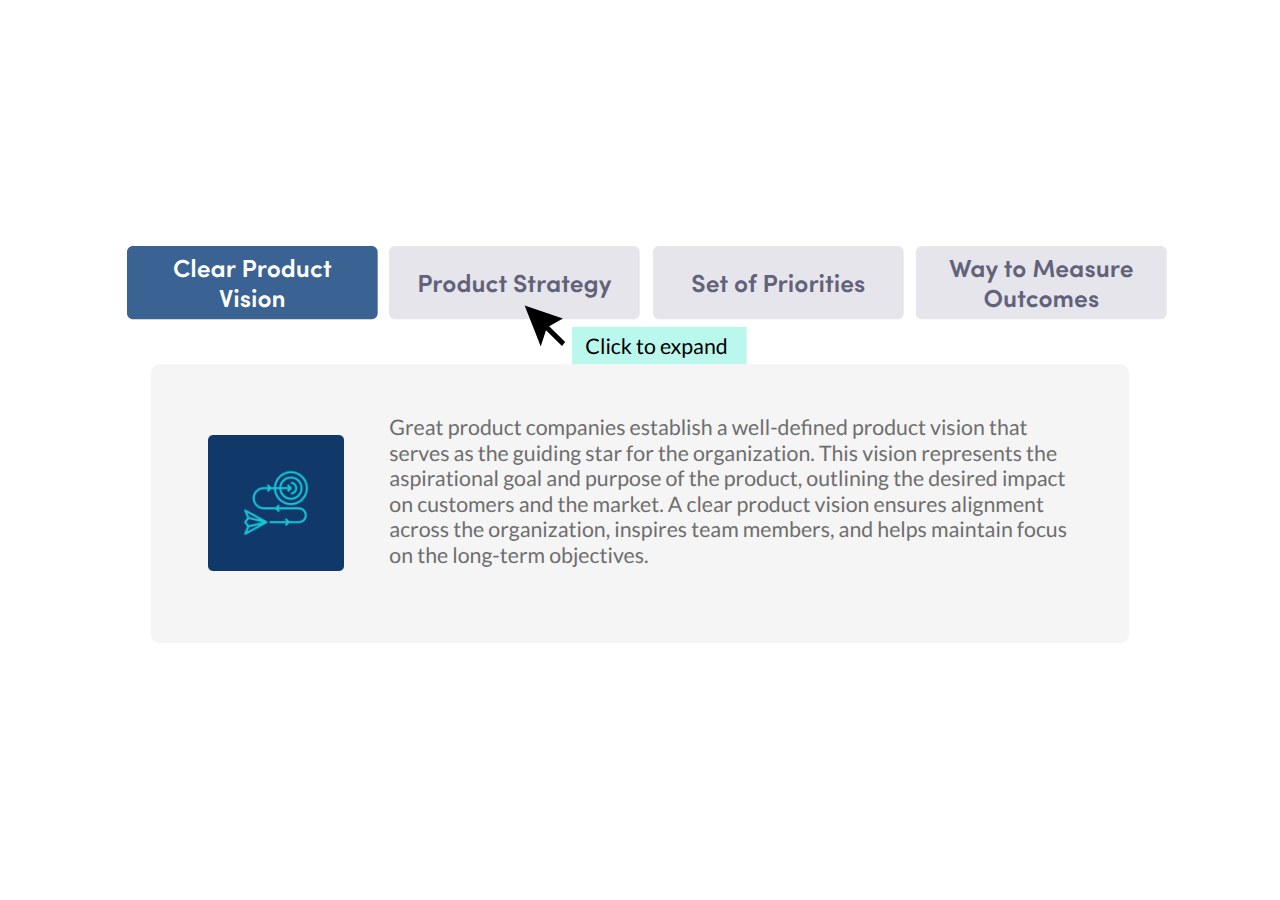
==== index.html @ 53492597 "1" ====
﻿<!doctype html>
<html lang="en-US">
<head>
  <meta charset="utf-8">
  <!-- Created using Storyline 360 - http://www.articulate.com  -->
  <!-- version: 3.76.30446.0 -->
  <title>CraftingaGameChangingStrategy</title>
  <meta http-equiv="x-ua-compatible" content="IE=edge"/>
  <meta name="viewport" content="width=device-width,initial-scale=1,user-scalable=no,shrink-to-fit=no,minimal-ui"/>
  <meta name="apple-mobile-web-app-capable" content="yes"/>
  <style>
    html, body { height: 100%; padding: 0; margin: 0 }
    #app { height: 100%; width: 100%; }
  </style>

  <script>
    window.DS = {};
    window.globals = {
      DATA_PATH_BASE: '',
      HAS_FRAME: true,
      HAS_SLIDE: true,

      lmsPresent: false,
      tinCanPresent: false,
      cmi5Present: false,
      aoSupport: false,
      scale: 'noscale',
      captureRc: false,
      browserSize: 'optimal',
      bgColor: '#FFFFFF',
      features: 'AccessibleVideo,ConnectionMessages,DropIn1,FullScreenToggle,InsertSvgPicture,LayerPresentAsDialog,MultipleQuizTracking,PlayerSpeedControl,StreamingVideo,UpdatedThemeEditor,UseAudioElement,VideoTranscripts',
      themeName: 'unified',
      preloaderColor: '#8C8C8C',
      suppressAnalytics: false,
      productChannel: 'stable',
      publishSource: 'storyline',
      aid: 'aid|a8fbaf31-cd82-4534-a00a-83a3256e9906',
      cid: 'dab844d8-6adb-4e68-939d-2ee58cb9d491',
      playerVersion: '3.76.30446.0',
      publishTimestamp: '2023-07-26T14:11:00.1418175Z',
      maxIosVideoElements: 10,
      connectionSettings: { message: 'You%20are%20offline.%20Trying%20to%20reconnect...', useDarkTheme: true, mode: 'disabled' },

      
      parseParams: function(qs) {
        if (window.globals.parsedParams != null) {
          return window.globals.parsedParams;
        }
        qs = (qs || window.location.search.substr(1)).split('+').join(' ');
        var params = {},
            tokens,
            re = /[?&]?([^=]+)=([^&]*)/g;

        while (tokens = re.exec(qs)) {
          params[decodeURIComponent(tokens[1]).trim()] =
            decodeURIComponent(tokens[2]).trim();
        }
        window.globals.parsedParams = params;
        return params;
      }

    };
  </script>
  <script>
    var isIe11 = ('ActiveXObject' in window || window.MSBlobBuilder != null)
      && window.msCrypto != null && !window.ActiveXObject;
    if (isIe11) {
      window.globals.unsupportedBrowser = true;
      document.write(atob('[base64]'));
    }
  </script>
  
  <script>window.THREE = { };</script>
  
</head>
<body style="background: #FFFFFF" class="cs-HTML theme-unified">
  <!-- 360 -->
  <script>!function(){var e,i=/iPhone/i,o=/iPod/i,n=/iPad/i,t=/\biOS-universal(?:.+)Mac\b/i,r=/\bAndroid(?:.+)Mobile\b/i,a=/Android/i,d=/(?:SD4930UR|\bSilk(?:.+)Mobile\b)/i,p=/Silk/i,l=/Windows Phone/i,u=/\bWindows(?:.+)ARM\b/i,b=/BlackBerry/i,s=/BB10/i,c=/Opera Mini/i,f=/\b(CriOS|Chrome)(?:.+)Mobile/i,h=/Mobile(?:.+)Firefox\b/i,v=function(e){return void 0!==e&&"MacIntel"===e.platform&&"number"==typeof e.maxTouchPoints&&e.maxTouchPoints>1&&"undefined"==typeof MSStream};e=function(e){var m={userAgent:"",platform:"",maxTouchPoints:0};e||"undefined"==typeof navigator?"string"==typeof e?m.userAgent=e:e&&e.userAgent&&(m={userAgent:e.userAgent,platform:e.platform,maxTouchPoints:e.maxTouchPoints||0}):m={userAgent:navigator.userAgent,platform:navigator.platform,maxTouchPoints:navigator.maxTouchPoints||0};var g=m.userAgent,y=g.split("[FBAN");void 0!==y[1]&&(g=y[0]),void 0!==(y=g.split("Twitter"))[1]&&(g=y[0]);var A=function(e){return function(i){return i.test(e)}}(g),w={apple:{phone:A(i)&&!A(l),ipod:A(o),tablet:!A(i)&&(A(n)||v(m))&&!A(l),universal:A(t),device:(A(i)||A(o)||A(n)||A(t)||v(m))&&!A(l)},amazon:{phone:A(d),tablet:!A(d)&&A(p),device:A(d)||A(p)},android:{phone:!A(l)&&A(d)||!A(l)&&A(r),tablet:!A(l)&&!A(d)&&!A(r)&&(A(p)||A(a)),device:!A(l)&&(A(d)||A(p)||A(r)||A(a))||A(/\bokhttp\b/i)},windows:{phone:A(l),tablet:A(u),device:A(l)||A(u)},other:{blackberry:A(b),blackberry10:A(s),opera:A(c),firefox:A(h),chrome:A(f),device:A(b)||A(s)||A(c)||A(h)||A(f)},any:!1,phone:!1,tablet:!1};return w.any=w.apple.device||w.android.device||w.windows.device||w.other.device,w.phone=w.apple.phone||w.android.phone||w.windows.phone,w.tablet=w.apple.tablet||w.android.tablet||w.windows.tablet,w}(),"object"==typeof exports&&"undefined"!=typeof module?module.exports=e:"function"==typeof define&&define.amd?define((function(){return e})):this.isMobile=e}();
    window.isMobile.apple.tablet = window.isMobile.apple.tablet ||
      (navigator.platform === 'MacIntel' && navigator.maxTouchPoints > 1);
    window.isMobile.apple.device = window.isMobile.apple.device || window.isMobile.apple.tablet;
    window.isMobile.tablet = window.isMobile.tablet || window.isMobile.apple.tablet;
    window.isMobile.any = window.isMobile.any || window.isMobile.apple.tablet;
  </script>

  <div id="focus-sink" tabindex="-1"></div>

  <div id="preso"></div>
  <script>
    (function() {

      var classTypes = [ 'desktop', 'mobile', 'phone', 'tablet' ];

      var addDeviceClasses = function(prefix, testObj) {
        var curr, i;
        for (i = 0; i < classTypes.length; i++) {
          curr = classTypes[i];
          if (testObj[curr]) {
            document.body.classList.add(prefix + curr);
          }
        }
      };

      var params = window.globals.parseParams(),
          isDevicePreview = params.devicepreview === '1',
          isPhoneOverride = params.deviceType === 'phone' || (isDevicePreview && params.phone == '1'),
          isTabletOverride = (params.deviceType === 'tablet' || isDevicePreview) && !isPhoneOverride,
          isMobileOverride = isPhoneOverride || isTabletOverride;

      var deviceView = {
        desktop: !window.isMobile.any && !isMobileOverride,
        mobile: window.isMobile.any || isMobileOverride,
        phone: isPhoneOverride || (window.isMobile.phone && !isTabletOverride),
        tablet: isTabletOverride || window.isMobile.tablet
      };

      window.globals.deviceView = deviceView;
      window.isMobile.desktop = !window.isMobile.any;
      window.isMobile.mobile = window.isMobile.any;

      addDeviceClasses('view-', deviceView);

    })();
  </script>
  
  <script src='story_content/user.js' type=text/javascript></script>
  <div class="slide-loader"></div>

  <script>
    var doc = document, loader = doc.body.querySelector('.slide-loader'); [ 1, 2, 3 ].forEach(function(n) { var d = doc.createElement('div'); d.style.backgroundColor = window.globals.preloaderColor; d.classList.add('mobile-loader-dot'); d.classList.add('dot' + n); loader.appendChild(d); });
  </script>

  <div class="mobile-load-title-overlay" style="display: none">
    <div class="mobile-load-title">CraftingaGameChangingStrategy</div>
  </div>

  <div class="mobile-chrome-warning"></div>

  
<style>
  .warn-connection-dialog {
    display: none;
    background: transparent;
    pointer-events: none;
    position: fixed;
    left: 0;
    top: 0;
    width: 100%;
    height: 100%;
    z-index: 999;
  }

  .warn-connection-content {
    border-radius: 4px;
    background: white;
    border: 1px solid #E7E7E7;
    color: #333333;
    box-shadow: 0 2px 4px rgba(0, 0, 0, 0.25);
    transition: all 150ms ease-out;
    position: absolute;
    white-space: nowrap;
  }

  .view-phone.is-landscape .warn-connection-content {
    left: 23px;
    bottom: 23px;
  }

  .view-tablet.is-landscape .warn-connection-content {
    left: 50%;
    top: 20px;
    transform: translateX(-50%);
  }

  .is-portrait .warn-connection-content {
    transform: translate(-50%, calc(-100% - 15px));
  }

  .warn-connection-content p {
    display: inline-block;
    margin: 0 8px 0 0;
    line-height: 33px;
    font-size: 11px;
  }

  .warn-connection-content svg {
    position: relative;
    vertical-align: middle;
    margin: 0 2px 2px 8px;
  }

  .view-desktop .warn-connection-content {
    left: 1.5em;
    bottom: 1.5em;
  }

  .view-desktop .warn-connection-content p {
    font-size: 1.1em;
  }

  .is-offline .warn-connection-dialog {
    display: block;
  }

  .is-offline .cs-panel * {
    pointer-events: none !important;
  }

  .is-offline .cs-panel {
    pointer-events: all !important;
  }

  .is-offline #nav-controls * {
    pointer-events: none !important;
  }

  .is-offline #nav-controls {
    pointer-events: all !important;
  }
</style>

<div class="warn-connection-dialog">
  <div class="warn-connection-content">
    <svg width="17" height="15" viewBox="0 0 17 15" xmlns="http://www.w3.org/2000/svg">
      <path fill="#8F0000" stroke="white" d="M16.07,12.98 L15.88,12.23 L9.51,1.21 C8.97,0.26,7.6,0.26,7.06,1.21 L0.69,12.23 C0.15,13.16,0.81,14.36,1.91,14.36 H14.65 C15.47,14.36,16.05,13.7,16.07,12.98 Z"/>
      <path fill="white" stroke="white" d="M8.58,5.5 C8.35,5.28,8.5,5.35,8.21,5.32 C8.09,5.35,7.97,5.49,7.96,5.67 C7.97,5.79,7.98,5.92,7.98,6.04 L7.98,6.04 C7.99,6.17,8,6.31,8.01,6.43 L8.01,6.44 C8.03,6.92,8.06,7.41,8.09,7.9 L8.09,7.9 C8.12,8.39,8.14,8.88,8.17,9.37 C8.17,9.39,8.18,9.42,8.2,9.44 C8.23,9.46,8.25,9.47,8.28,9.47 C8.31,9.47,8.34,9.46,8.35,9.44 C8.37,9.43,8.38,9.4,8.39,9.35 L8.39,9.34 C8.39,9.24,8.4,9.15,8.4,9.05 L8.4,9.05 C8.41,8.96,8.41,8.86,8.42,8.75 C8.43,8.44,8.45,8.12,8.47,7.81 L8.47,7.81 C8.49,7.49,8.51,7.18,8.53,6.87 C8.55,6.46,8.56,6.05,8.59,5.64 L8.6,5.62 C8.6,5.57,8.59,5.53,8.58,5.5 L8.21,5.32 Z"/>
      <circle fill="white" stroke="white" cx="8.3" cy="11.35" r="0.3"/>
    </svg>
    <p>You are offline. Trying to reconnect...</p>
  </div>
</div>

<script>
  (function() {
    window.DS.connection = {
      warningShown: false,
      assets: {},
      loadingAssetGroup: false,
      retryDelay: 500
    };

    var connectionSettings = window.globals.connectionSettings || {};

    // The `window.globals.features` variable must be set in `webpack.dev.config` when testing locally - it is not enough
    // to have it in the data - but it must be set there as well.
    var useConnectionMessages = window.AbortController != null &&
      window.location.protocol != 'file:' &&
      window.globals.features.indexOf('ConnectionMessages') != -1 &&
      connectionSettings.mode === 'normal';

    window.DS.connection.useConnectionMessages = useConnectionMessages

    var assetCount = 0;
    var checkLoadedId;


    if (useConnectionMessages && connectionSettings != null) {
      var contentEl = document.querySelector('.warn-connection-content');
      var messageEl = contentEl.querySelector('p')

      if (connectionSettings.useDarkTheme) {
        contentEl.style.borderColor = '#BABBBA';
        contentEl.style.backgroundColor = '#282828';
        contentEl.style.color = '#FFFFFF';
      }

      if (connectionSettings.message != null) {
        messageEl.textContent = window.decodeURIComponent(connectionSettings.message);
      }
    }

    function checkAssetsReady() {
      for (var i in DS.connection.assets) {
        if (!DS.connection.assets[i].success) {
          return false;
        }
      }
      return true;
    }

    function stopAssetGroup() {
      if (!useConnectionMessages) { return; }

      assetCount = 0;

      DS.connection.oldAssetGroup = DS.connection.assets;
      DS.connection.assets = {};
      DS.connection.loadingAssetGroup = false;
      clearInterval(checkLoadedId);
    }

    function startAssetGroup() {
      if (!useConnectionMessages) { return; }
      var ticks = 0;
      clearInterval(checkLoadedId);
      checkLoadedId = setInterval(function() {
        var loaded = 0;
        if (assetCount === 0 && loaded === 0) {
          clearInterval(checkLoadedId);
          return;
        }

        for (var i in DS.connection.assets) {
          if (DS.connection.assets[i].success) {
            loaded++;
          }
        }

        if (assetCount === loaded && checkAssetsReady()) {
          for (var i in DS.connection.assets) {
            if (DS.connection.assets[i].action) {
              DS.connection.assets[i].action();
            }
          }
          hideWarning();
          stopAssetGroup();
        }
      }, 100)
    }

    function requiredAsset(url, action, retry, type) {
      if (!useConnectionMessages) { return; }
      if (DS.connection.assets[url]) { return; }

      DS.connection.assets[url] = {
        success: false, action: action, retry: retry, type: type
      };
      assetCount = Object.keys(DS.connection.assets).length;
      if (!DS.connection.loadingAssetGroup) {
        startAssetGroup();
      }
      DS.connection.loadingAssetGroup = true;
    }

    function assetLoaded(url) {
      if (!useConnectionMessages) { return; }
      if (DS.connection.assets[url]) {
        DS.connection.assets[url].success = true;
      }
    }

    function assetFailed(url) {
      if (!useConnectionMessages) { return; }
      if (!DS.connection.assets[url]) {
        if (/\.js$/.test(url)) {
          setTimeout(function() {
            if (DS.connection.lastSlideLoaded != null) {
              DS.connection.lastSlideLoaded();
            }
          }, DS.connection.retryDelay);
        }
        return;
      }
      if (!DS.connection.warningShown) { showWarning(); }
      if (DS.connection.assets[url].retry) {
        setTimeout(function() {
          if (!DS.connection.assets[url].success) {
            DS.connection.assets[url].retry()
          }
        }, DS.connection.retryDelay);
      }
    }

    function hideWarning() {
      document.body.classList.remove('is-offline');
      DS.connection.warningShown = false;
    }
    DS.connection.hideWarning = hideWarning

    function showWarning(btn) {
      document.body.classList.add('is-offline')
      DS.connection.warningShown = true;
      updateWarningPosition();
    }

    function updateWarningPosition() {
      if (!DS.connection.warningShown) {
        return;
      }

      var isPortrait = document.body.classList.contains('is-portrait');
      var warningEl = document.querySelector('.warn-connection-content');

      if (isPortrait) {
        var slide = document.querySelector('.primary-slide');
        var slideRect = slide.getBoundingClientRect();

        warningEl.style.top = `${slideRect.top}px`
        warningEl.style.left = `${slideRect.left + slideRect.width / 2}px`
      } else {
        warningEl.style.top = null;
        warningEl.style.left = null;
      }

      window.requestAnimationFrame(updateWarningPosition);
    }

    // these will all be noops if the feature flag isn't set in
    // the data and `window.globals.features`
    DS.connection.requiredAsset = requiredAsset;
    DS.connection.assetLoaded = assetLoaded;
    DS.connection.assetFailed = assetFailed;
    DS.connection.stopAssetGroup = stopAssetGroup;
    DS.connection.startAssetGroup = startAssetGroup;
  })();
</script>


  <script>
    
    if (window.autoSpider && window.vInterfaceObject) {
      document.querySelector('.mobile-load-title-overlay').style.display = 'none';
    }
  </script>

  

  <link rel="stylesheet" href="html5/data/css/output.min.css" data-noprefix/>
</body>
<script src="html5/lib/scripts/bootstrapper.min.js"></script>
</html>
---- html5/data/css/output.min.css ----
@font-face {
  font-family: 'Sofia Pro Charset1_ 6Tp37D39C1A';
  src: url('[data-uri]');
  font-style: normal;
  font-weight: normal;
}
@font-face {
  font-family: 'Lato Charset1_ 5fLf2nJR72D8AE14';
  src: url('[data-uri]');
  font-style: normal;
  font-weight: normal;
}
@font-face {
  font-family: 'LatoBold Charset1_ Bold67629163';
  src: url('[data-uri]');
  font-style: normal;
  font-weight: normal;
}
@font-face {
  font-family: 'Sofia Pro Charset0_v9oU56DF3E53';
  src: url('[data-uri]');
  font-style: normal;
  font-weight: normal;
}
@font-face {
  font-family: 'Lato Charset0_v8MUn45tBE51451DC';
  src: url('[data-uri]');
  font-style: normal;
  font-weight: normal;
}
.cs-HTML {
  background: rgba(255, 255, 255, 1);
}
.cs-pxabnsnfns10100000001 .cs-infopanel  {
  box-shadow: 0 1px 0 rgba(0, 0, 0, 0);
  background: rgba(255, 255, 255, 1);
}
.cs-pxabnsnfns10100000001 .cs-infopanel .cs-link {
  color: rgba(88, 88, 88, 1);
}
.cs-pxabnsnfns10100000001 .cs-infopanel .cs-link:hover {
  color: rgba(255, 255, 255, 1);
}
.cs-pxabnsnfns10100000001 .cs-infopanel .cs-name {
  color: rgba(68, 68, 68, 1);
}
.cs-pxabnsnfns10100000001 .cs-infopanel .cs-title {
  color: rgba(153, 153, 153, 1);
}
.cs-pxabnsnfns10100000001 .cs-infopanelpopup  {
  box-shadow: 0 1px 0 rgba(0, 0, 0, 0);
  background: rgba(0, 0, 0, 0);
}
.cs-pxabnsnfns10100000001 .cs-infopanelpopup .cs-link {
  color: rgba(255, 0, 0, 1);
}
.cs-pxabnsnfns10100000001 .cs-infopanelpopup .cs-link:hover {
  color: rgba(255, 255, 255, 1);
}
.cs-pxabnsnfns10100000001 .cs-infopanelpopup .cs-name {
  color: rgba(255, 255, 255, 1);
}
.cs-pxabnsnfns10100000001 .cs-infopanelpopup .cs-bio {
  color: rgba(88, 88, 88, 1);
}
.cs-pxabnsnfns10100000001 .cs-timer  {
  color: rgba(88, 88, 88, 1);
}
.cs-pxabnsnfns10100000001 .cs-duration stop:first-child {
  stop-color: rgba(220, 220, 220, 1);
}
.cs-pxabnsnfns10100000001 .cs-duration stop:last-child {
  stop-color: rgba(220, 220, 220, 1);
}
.cs-pxabnsnfns10100000001 .cs-elapsed stop:first-child {
  stop-color: rgba(254, 227, 71, 1);
}
.cs-pxabnsnfns10100000001 .cs-elapsed stop:last-child {
  stop-color: rgba(254, 227, 71, 1);
}
.cs-pxabnsnfns10100000001 .cs-timer .cs-pie .cs-innerstroke {
  stroke: rgba(199, 199, 199, 1);
}
.cs-pxabnsnfns10100000001 .cs-timer .cs-pie .cs-innerborder {
  stroke: rgba(255, 255, 255, 1);
}
.cs-pxabnsnfns10100000001 .cs-window  {
  box-shadow: 0 8px 5px rgba(0, 0, 0, 0.2);
  border-color: rgba(49, 99, 0, 1);
  background: rgba(250, 250, 250, 1);
  color: rgba(70, 70, 70, 1);
}
.cs-pxabnsnfns10100000001 .cs-window .cs-diva {
  border-color: rgba(0, 0, 0, 0);
}
.cs-pxabnsnfns10100000001 .cs-window .cs-divb {
  border-color: rgba(0, 0, 0, 0);
}
.cs-pxabnsnfns10100000001 .cs-editor .cs-editor-slide {
  color: rgba(255, 255, 255, 1);
}
.cs-pxabnsnfns10100000001 .cs-editor .cs-editor-html {
  color: rgba(70, 70, 70, 1);
}
.cs-pxabnsnfns10100000001 .cs-editor .cs-editor-button {
  text-shadow: 0 1px 0 rgba(0, 0, 0, 0);
  color: rgba(255, 255, 255, 1);
  border-color: rgba(33, 68, 0, 1);
  background: rgba(60, 124, 0, 1);
}
.cs-pxabnsnfns10100000001 .cs-editor .cs-editor-button:hover {
  background: rgba(66, 142, 0, 1);
}
.cs-pxabnsnfns10100000001 .cs-editor .cs-editor-button:active {
  background: rgba(46, 93, 0, 1);
}
.cs-pxabnsnfns10100000001 .cs-listitem  {
  color: rgba(70, 70, 70, 1);
  border-color: none;
  border: 1px solid transparent;
}
.cs-pxabnsnfns10100000001 .cs-listitem:hover {
  background: rgba(0, 0, 0, 0.05);
  border-color: rgba(142, 143, 142, 1) !important;
  border-width: 1px;
  border-radius: 2px;
  border-style: solid;
  box-sizing: border-box;
}
.cs-pxabnsnfns10100000001 .cs-listitem.hover {
  background: rgba(0, 0, 0, 0.05);
  border-color: rgba(142, 143, 142, 1) !important;
  border-width: 1px;
  border-radius: 2px;
  border-style: solid;
  box-sizing: border-box;
}
.cs-pxabnsnfns10100000001 .cs-glossary  {
  color: rgba(70, 70, 70, 1);
}
.cs-pxabnsnfns10100000001 .cs-glossary .cs-scrolling-panel {
  background: rgba(0, 0, 0, 0);
}
.cs-pxabnsnfns10100000001 .cs-glossary .cs-term.cs-selected .cs-choice-list-trigger {
  color: rgba(255, 255, 255, 1);
  background: rgba(255, 255, 255, 1);
}
.cs-pxabnsnfns10100000001 .cs-glossary .cs-term.cs-selected .cs-choice-list-trigger:focus {
  color: rgba(255, 255, 255, 1);
  background: rgba(255, 255, 255, 1);
}
.cs-pxabnsnfns10100000001 .cs-glossary .cs-term:hover .cs-choice-list-trigger {
  background: rgba(70, 70, 70, 1);
}
.cs-pxabnsnfns10100000001 .cs-glossary .cs-term.hover .cs-choice-list-trigger {
  background: rgba(70, 70, 70, 1);
}
.cs-pxabnsnfns10100000001 .cs-glossary .cs-term .cs-choice-list-trigger:focus {
  background: rgba(70, 70, 70, 1);
}
.cs-pxabnsnfns10100000001 .cs-glossary .cs-diva {
  border-color: rgba(0, 0, 0, 0);
}
.cs-pxabnsnfns10100000001 .cs-glossary .cs-divb {
  border-color: rgba(0, 0, 0, 0);
}
.cs-pxabnsnfns10100000001 .cs-glossary .cs-divc {
  border-color: rgba(0, 0, 0, 0);
}
.cs-pxabnsnfns10100000001 .cs-glossary .cs-heading {
  color: rgba(44, 47, 48, 1);
  font-weight: 700;
}
.note-content p span {
  color: rgba(70, 70, 70, 1);
  line-height: 1.4em;
  font-size: 103.769%;
}
.cs-pxabnsnfns10100000001 .cs-resource .cs-separator {
  border-color: rgba(0, 0, 0, 0);
}
.cs-pxabnsnfns10100000001 .cs-outline  {
  color: rgba(45, 45, 45, 1);
}
.cs-pxabnsnfns10100000001 .cs-outline .cs-diva {
  border-color: rgba(0, 0, 0, 0);
}
.cs-pxabnsnfns10100000001 .cs-outline .cs-divb {
  border-color: rgba(0, 0, 0, 0);
}
.cs-pxabnsnfns10100000001 .cs-outline .cs-divc {
  border-color: rgba(0, 0, 0, 0);
}
.cs-pxabnsnfns10100000001 .cs-outline .cs-search-filter:hover {
  color: rgba(0, 0, 0, 0);
}
.cs-pxabnsnfns10100000001 .cs-outline .cs-search-filter.hover {
  color: rgba(0, 0, 0, 0);
}
.cs-pxabnsnfns10100000001 .cs-transcript  {
  color: rgba(255, 255, 255, 1);
}
.cs-pxabnsnfns10100000001 .cs-transcript .cs-div {
  border-color: rgba(0, 0, 0, 0);
}
.cs-pxabnsnfns10100000001 .cs-tabs:not(.topmenu-item) {
  color: rgba(39, 43, 44, 1);
}
.cs-pxabnsnfns10100000001 .cs-tabs .cs-inner-button:not(.topmenu-item) {
  text-shadow: 0 1px 0 rgba(0, 0, 0, 0);
}
.cs-pxabnsnfns10100000001 .cs-tabs:hover:not(.topmenu-item) {
  color: rgba(39, 43, 44, 1);
}
.cs-pxabnsnfns10100000001 .cs-tabs.cs-selected {
  background: rgba(0, 0, 0, 0);
  color: rgba(39, 43, 44, 1);
}
.cs-pxabnsnfns10100000001 .cs-seekcontrol  {
  background: rgba(0, 0, 0, 0);
  border-color: rgba(0, 0, 0, 0);
}
.cs-pxabnsnfns10100000001 .cs-seekcontrol .cs-button:hover .cs-icon {
  fill: rgba(255, 255, 255, 1);
}
.cs-pxabnsnfns10100000001 .cs-seekcontrol .cs-button.hover .cs-icon {
  fill: rgba(255, 255, 255, 1);
}
.cs-pxabnsnfns10100000001 .cs-seekcontrol .cs-button .cs-icon-shadow {
  fill: rgba(0, 0, 0, 0);
}
.cs-pxabnsnfns10100000001 .cs-seekcontrol .cs-button .cs-icon {
  fill: rgba(140, 140, 140, 1);
}
.cs-pxabnsnfns10100000001 .cs-seekcontrol .cs-seek .cs-fill {
  background: rgba(255, 255, 255, 0.6);
}
.cs-pxabnsnfns10100000001 .cs-seekcontrol .cs-seek {
  background: rgba(142, 143, 142, 1);
  border-color: rgba(0, 0, 0, 0);
}
.cs-pxabnsnfns10100000001 .cs-searchinput .cs-input {
  color: rgba(70, 70, 70, 1);
  border-color: rgba(0, 0, 0, 0);
  background: rgba(0, 0, 0, 0.05);
}
.cs-pxabnsnfns10100000001 .cs-searchinput .cs-input:focus {
  color: rgba(44, 47, 48, 1);
  background: rgba(41, 41, 41, 1);
}
.cs-pxabnsnfns10100000001 .cs-searchinput .cs-input:hover {
  box-shadow: inset 0 0 1px 0 rgba(69, 126, 19, 0);
}
.cs-pxabnsnfns10100000001 .cs-searchinput .cs-input.hover {
  box-shadow: inset 0 0 1px 0 rgba(69, 126, 19, 0);
}
.cs-pxabnsnfns10100000001 .cs-searchinput .cs-button .cs-icon {
  fill: rgba(88, 88, 88, 1);
}
.cs-pxabnsnfns10100000001 .cs-searchinput .cs-button:hover {
  fill: rgba(63, 133, 0, 1);
}
.cs-pxabnsnfns10100000001 .cs-searchinput .cs-button.hover {
  fill: rgba(63, 133, 0, 1);
}
.cs-pxabnsnfns10100000001 .cs-menu  {
  box-shadow: 0 1px 0 rgba(0, 0, 0, 0);
  background: rgba(250, 250, 250, 1);
}
.cs-pxabnsnfns10100000001 .cs-topmenu-item.active .cs-tab {
  background: rgba(250, 250, 250, 1);
}
.cs-pxabnsnfns10100000001 .cs-logo  {
  box-shadow: 0 1px 0 rgba(37, 75, 0, 1);
  background: rgba(255, 255, 255, 0);
}
.cs-pxabnsnfns10100000001 .cs-checkbox  {
  color: rgba(255, 255, 255, 1);
}
.cs-pxabnsnfns10100000001 .cs-checkbox:hover {
  border-color: rgba(175, 221, 130, 1);
}
.cs-pxabnsnfns10100000001 .cs-checkbox.hover {
  border-color: rgba(175, 221, 130, 1);
}
.cs-pxabnsnfns10100000001 .cs-checkbox .cs-box {
  color: rgba(255, 255, 255, 1);
  border-color: rgba(42, 83, 0, 1);
}
.cs-pxabnsnfns10100000001 .cs-checkbox .cs-box:checked::after {
  color: rgba(43, 196, 0, 1);
}
.cs-pxabnsnfns10100000001 .cs-button  {
  text-shadow: 0 1px 0 rgba(0, 0, 0, 0);
  color: rgba(88, 88, 88, 1);
  border-color: rgba(0, 0, 0, 0);
  background: rgba(0, 0, 0, 0);
  box-shadow: 0 1px 0 rgba(0, 0, 0, 0);
}
.cs-pxabnsnfns10100000001 .cs-button .cs-icon {
  fill: rgba(88, 88, 88, 1);
}
.cs-pxabnsnfns10100000001 .cs-button .cs-icon-shadow {
  fill: rgba(0, 0, 0, 0);
}
.cs-pxabnsnfns10100000001 .cs-button:hover {
  background: rgba(39, 43, 44, 1);
}
.cs-pxabnsnfns10100000001 .cs-button.hover {
  background: rgba(39, 43, 44, 1);
}
.cs-pxabnsnfns10100000001 .cs-button:active {
  background: rgba(0, 0, 0, 0);
}
.cs-pxabnsnfns10100000001 .cs-button.cs-disabled:hover {
  background: rgba(0, 0, 0, 0);
}
.cs-pxabnsnfns10100000001 .cs-button.cs-disabled.hover {
  background: rgba(0, 0, 0, 0);
}
.cs-pxabnsnfns10100000001 .cs-button.cs-disabled:active {
  background: rgba(0, 0, 0, 0);
}
.cs-pxabnsnfns10100000001 .cs-button.cs-volume:hover {
  background: rgba(0, 0, 0, 0);
}
.cs-pxabnsnfns10100000001 .cs-button.cs-volume.hover {
  background: rgba(0, 0, 0, 0);
}
.cs-pxabnsnfns10100000001 .cs-button.cs-volume:active {
  background: rgba(0, 0, 0, 0);
}
.cs-pxabnsnfns10100000001.cs-base  {
  color: rgba(88, 88, 88, 1);
  border-color: rgba(255, 255, 255, 0);
  background: rgba(255, 255, 255, 1);
}
.cs-pxabnsnfns10100000001.cs-base .cs-separator .cs-diva {
  background: rgba(250, 250, 250, 1);
}
.cs-pxabnsnfns10100000001.cs-base .cs-separator .cs-divb {
  background: rgba(0, 0, 0, 0);
}
.cs-pxabnsnfns10100000001.cs-base .cs-topmenu-item.active .cs-tab {
  border-color: rgba(250, 250, 250, 1);
}
.cs-pxabnsnfns10100000001.cs-base .cs-topmenu-item.active .cs-panel {
  border-color: rgba(250, 250, 250, 1);
}
.cs-pxabnsnfns10100000001.cs-base .cs-left {
  background: rgba(250, 250, 250, 1);
}
.cs-pxabnsnfns10100000001.cs-base .cs-area-primary .cs-slide-container {
  background: rgba(255, 255, 255, 1);
}
.cs-pxabnsnfns10100000001.cs-base.cs-custom-theme .cs-brandhighlight-bg {
  background: rgba(255, 255, 255, 1) !important;
}
.cs-pxabnsnfns10100000001.cs-base.cs-custom-theme .cs-brandhighlight-secondary-bg {
  background: rgba(255, 255, 255, 1) !important;
}
.cs-pxabnsnfns10100000001.cs-base.cs-custom-theme .cs-brandhighlight-border {
  border-color: rgba(255, 255, 255, 1) !important;
}
.cs-pxabnsnfns10100000001.cs-base.cs-custom-theme .cs-brandhighlight-text {
  color: rgba(255, 255, 255, 1) !important;
}
.cs-pxabnsnfns10100000001.cs-base.cs-custom-theme .cs-brandhighlight-fill {
  fill: rgba(255, 255, 255, 1) !important;
}
.cs-pxabnsnfns10100000001.cs-base.cs-custom-theme .cs-listitem.cs-selected {
  background-color: rgba(0, 0, 0, 0.05) !important;
}
.cs-pxabnsnfns10100000001 .cs-volume::-moz-range-thumb {
  border-color: rgba(43, 85, 0, 1);
  box-shadow: inset 0 0 1px 0 rgba(43, 85, 0, 1);
  background: rgba(255, 255, 255, 1);
}
.cs-pxabnsnfns10100000001 .cs-volume::-ms-thumb {
  border-color: rgba(43, 85, 0, 1);
  box-shadow: inset 0 0 1px 0 rgba(43, 85, 0, 1);
  background: rgba(255, 255, 255, 1);
}
.cs-pxabnsnfns10100000001 .cs-volume::-webkit-slider-thumb {
  border-color: rgba(43, 85, 0, 1);
  box-shadow: inset 0 0 1px 0 rgba(43, 85, 0, 1);
  background: rgba(255, 255, 255, 1);
}
.cs-pxabnsnfns10100000001 .cs-volume::-moz-range-track {
  border-color: rgba(66, 140, 1, 1);
  background: rgba(142, 143, 142, 1);
}
.cs-pxabnsnfns10100000001 .cs-volume::-ms-track {
  border-color: rgba(66, 140, 1, 1);
  background: rgba(142, 143, 142, 1);
}
.cs-pxabnsnfns10100000001 .cs-volume::-webkit-slider-runnable-track {
  border-color: rgba(66, 140, 1, 1);
  background: rgba(142, 143, 142, 1);
}
body.show-focus .tab-focus-box {
  box-shadow: 0 0 0 1px rgba(255, 255, 0, 1), 0 0 0 3px rgba(0, 32, 96, 1), 0 0 5px 5px rgba(255, 255, 0, 1);
  border-color: transparent;
  outline: 2px transparent solid;
}
.skipnav {
  box-shadow: 0 0 0 1px rgba(255, 255, 0, 1), 0 0 0 3px rgba(0, 32, 96, 1), 0 0 5px 5px rgba(255, 255, 0, 1);
  border-color: transparent;
  outline: 2px transparent solid;
}
.cs-pxabnsnfns10100000001 .cs-listitem:hover {
  color: none;
}
.cs-pxabnsnfns10100000001 .cs-listitem.hover {
  color: none;
}
.cs-pxabnsnfns10100000001 .cs-listitem.cs-viewed {
  color: #464646;
}
.cs-pxabnsnfns10100000001 .cs-listitem {
  color: #464646;
}
.cs-pxabnsnfns10100000001 .cs-listitem:hover .cs-icon-carrot * {
  fill: none;
}
.cs-pxabnsnfns10100000001 .cs-listitem.hover .cs-icon-carrot * {
  fill: none;
}
.cs-pxabnsnfns10100000001 .cs-listitem .cs-icon-carrot {
  color: none;
  top: calc(3px);
}
.cs-pxabnsnfns10100000001 .cs-listitem .cs-icon-carrot .cs-shadow {
  color: #2C2F30;
}
.cs-pxabnsnfns10100000001 .item-collapsible .is-scene {
  color: #2C2F30 !important;
  font-weight: 700;
}
.cs-pxabnsnfns10100000001 .is-scene .cs-icon-carrot * {
  color: #2C2F30 !important;
  font-weight: 700;
}
.cs-pxabnsnfns10100000001 .is-scene:not(.outline-links-collapse) > a {
  color: #2C2F30;
}
.cs-pxabnsnfns10100000001 .is-scene:not(.outline-links-collapse) .cs-icon-carrot * {
  fill: none !important;
  color: #2C2F30 !important;
}
.cs-pxabnsnfns10100000001 .tabs, .cs-pxabnsnfns10100000001 .cs-logo {
  border-bottom: 1px solid rgba(142, 143, 142, 1);
}
.cs-pxabnsnfns10100000001 .area-secondary-wrapper:after {
  background-image: url('[data-uri]');
  background-size: 100%;
}
.cs-pxabnsnfns10100000001 .panel-footer {
  background: #FAFAFA;
}
.cs-pxabnsnfns10100000001 #outline-search {
  background: rgba(0, 0, 0, 0.05);
  border-color: rgba(142, 143, 142, 1);
  border-width: 1px;
  border-style: solid;
}
.cs-pxabnsnfns10100000001 .topmenu-panel #outline-search {
  background: #EAEAEA;
}
.cs-pxabnsnfns10100000001 .search-icon circle, .cs-pxabnsnfns10100000001 .search-icon path {
  stroke: #585858;
}
.cs-pxabnsnfns10100000001 #outline-search input[type   =search] {
  color: #2C2F30;
}
.cs-pxabnsnfns10100000001 #outline-search ::-webkit-input-placeholder {
  color: #464646 !important;
}
.cs-pxabnsnfns10100000001 #outline-search :-ms-input-placeholder {
  color: #464646 !important;
}
.cs-pxabnsnfns10100000001 #outline-search ::-moz-placeholder {
  color: #464646 !important;
  opacity: 1;
}
.cs-pxabnsnfns10100000001 .cs-topmenu-item.active, body:not(.is-touchable-tablet) .cs-pxabnsnfns10100000001 .cs-topmenu-item:hover {
  color: #272B2C;
}
.cs-pxabnsnfns10100000001 .cs-topmenu-item.button-tapped {
  color: #272B2C;
}
.cs-pxabnsnfns10100000001 .cs-topmenu-item.active .cs-tab, .cs-pxabnsnfns10100000001 .cs-topmenu-item .cs-tab {
  background: transparent !important;
  border: none !important;
}
.cs-pxabnsnfns10100000001 .top-tabs-drop-icon div {
  background: #585858;
}
.cs-pxabnsnfns10100000001 .cs-panel.topmenu-panel .panel-content, .cs-pxabnsnfns10100000001 .top-tabs-drop {
  background: #FAFAFA;
}
.cs-pxabnsnfns10100000001 .cs-topmenu-item.active .cs-panel {
  background: #FAFAFA;
}
.cs-pxabnsnfns10100000001 .cs-menu.topmenu-panel, .cs-pxabnsnfns10100000001 .top-tabs-drop {
  border: 1px solid rgba(250, 250, 250, 1) !important;
  border-radius: 3px;
}
.cs-pxabnsnfns10100000001 .resources .resources-list a:hover {
  background: rgba(0, 0, 0, 0.05);
}
body:not(.is-touchable-tablet) .cs-pxabnsnfns10100000001 .resources .resources-list a:hover {
  background: rgba(0, 0, 0, 0.05);
}
.cs-pxabnsnfns10100000001 .resources .resources-list a.hover {
  background: rgba(0, 0, 0, 0.05);
}
body:not(.is-touchable-tablet) .cs-pxabnsnfns10100000001 .resources .resources-list a.hover {
  background: rgba(0, 0, 0, 0.05);
}
.cs-pxabnsnfns10100000001 .resources .resources-list a.button-tapped {
  background: rgba(0, 0, 0, 0.05);
}
.cs-pxabnsnfns10100000001 .cs-icon path, .cs-pxabnsnfns10100000001 .cs-icon rect, .cs-pxabnsnfns10100000001 .cs-icon polygon, .cs-pxabnsnfns10100000001 .menu-icon-wrapper.menu-icon-wrapper-hover path {
  fill: #585858;
}
.cs-pxabnsnfns10100000001 .cs-icon .icon-stroke-only {
  fill: none !important;
  stroke: #585858 !important;
}
body:not(.is-touchable-tablet) .cs-pxabnsnfns10100000001 .cs-button:hover .cs-icon path, body:not(.is-touchable-tablet) .cs-pxabnsnfns10100000001 .cs-button:hover .cs-icon rect, body:not(.is-touchable-tablet) .cs-pxabnsnfns10100000001 .cs-button:hover .cs-icon polygon {
  fill: #272B2C;
}
body:not(.is-touchable-tablet) .cs-pxabnsnfns10100000001 .cs-tabs:hover .search-icon circle, body:not(.is-touchable-tablet) .cs-pxabnsnfns10100000001 .cs-tabs:hover .search-icon path {
  stroke: #272B2C;
}
.cs-pxabnsnfns10100000001 .cs-button.button-tapped .cs-icon path, .cs-pxabnsnfns10100000001 .cs-button.button-tapped .cs-icon rect, .cs-pxabnsnfns10100000001 .cs-button.button-tapped .cs-icon polygon {
  fill: #272B2C;
}
body:not(.is-touchable-tablet) .cs-pxabnsnfns10100000001 .cs-button:hover .cs-icon .icon-stroke-only {
  fill: none !important;
  stroke: #272B2C !important;
}
.cs-pxabnsnfns10100000001 .cs-button:button-tapped .cs-icon .icon-stroke-only {
  fill: none !important;
  stroke: #272B2C !important;
}
.cs-pxabnsnfns10100000001 .menu-icon-wrapper.menu-icon-wrapper-hover svg path {
  fill: #272B2C;
}
.floating-sidebar:not(.sidebar-closed) .cs-pxabnsnfns10100000001 #hamburger .menu-icon-wrapper svg path {
  fill: #BABBBA;
}
.floating-sidebar:not(.sidebar-closed) .cs-pxabnsnfns10100000001 #hamburger .menu-icon-wrapper.menu-icon-wrapper-hover svg path {
  fill: #F8F8F8;
}
.cs-pxabnsnfns10100000001 .volume .btn:before {
  background-image: url('[data-uri]');
}
.cs-pxabnsnfns10100000001 .volume-track {
  background: #8E8F8E;
}
.cs-pxabnsnfns10100000001 .volume-icon circle {
  stroke: #585858;
}
.cs-pxabnsnfns10100000001 .cs-settings > .settings-panel {
  background: #FAFAFA;
  border: 1px solid rgba(250, 250, 250, 1) !important;
  border-radius: 3px;
}
.cs-pxabnsnfns10100000001 .cs-settings > .panel-down-arrow {
  fill: #FAFAFA;
}
.cs-pxabnsnfns10100000001 .switch-toggle .border {
  stroke: #919191;
}
.cs-pxabnsnfns10100000001 .switch-toggle .thumb-off .thumb {
  fill: #585858;
}
.cs-pxabnsnfns10100000001 .switch-toggle .thumb-on .track {
  fill: rgba(255, 255, 255, 0.3);
}
.cs-pxabnsnfns10100000001 .switch-toggle .thumb-off .track {
  fill: rgba(233, 233, 233, 1);
}
.cs-pxabnsnfns10100000001 .switch-label {
  color: #464646;
}
.cs-pxabnsnfns10100000001 .cs-panel .scrollarea-btn:after {
  background: rgba(88, 88, 88, 0.8);
}
.scrollarea-scrollbar:hover .scrollarea-btn:after, .scrollarea-scrollbar.highlight-scrollbar .scrollarea-btn:after {
  background: rgba(88, 88, 88, 0.8);
}
.floating-sidebar .sidebar-overlay {
  background: rgba(0, 0, 0, 0.85);
}
.cs-pxabnsnfns10100000001 .overlay-message {
  background: rgba(0, 0, 0, 0.85);
}
.cs-pxabnsnfns10100000001 .top-ui-bg, .cs-pxabnsnfns10100000001 .bottom-ui-bg, .cs-pxabnsnfns10100000001 .right-ui-bg, .cs-pxabnsnfns10100000001 .left-ui-bg {
  background: rgba(255, 255, 255, 0.8);
}
.cs-pxabnsnfns10100000001 .circle-progress-bg {
  fill: #FFFFFF;
}
.cs-pxabnsnfns10100000001 .circle-progress-well {
  fill: #8E8F8E;
}
.cs-pxabnsnfns10100000001 .circle-progress-pie {
  stroke: #8E8F8E;
}
.cs-pxabnsnfns10100000001 .lightbox .option-pane {
  background: rgba(255, 255, 255, 0.8);
}
.cs-pxabnsnfns10100000001 .lightbox .option-pane:before {
  background: #FFFFFF;
}
.cs-pxabnsnfns10100000001 .message-window {
  background: #FAFAFA;
  border: 1px solid rgba(70, 70, 70, 1) !important;
  border-radius: 3px;
}
.cs-pxabnsnfns10100000001 .message-window-header p, .cs-pxabnsnfns10100000001 .message-window-text {
  color: #464646;
}
.cs-pxabnsnfns10100000001 .message-window-header p {
  border-bottom: 1px solid rgba(70, 70, 70, 1);
}
.cs-pxabnsnfns10100000001 .message-window button.slide-object-button {
  border: 1px solid rgba(70, 70, 70, 1) !important;
}
.cs-pxabnsnfns10100000001 .message-window button.slide-object-button:hover {
  background: rgba(0, 0, 0, 0.05) !important;
}
.message-window .slide-object-button tspan, .message-window .slide-object-button-text tspan {
  fill: #464646 !important;
}
body:not(.is-touchable-tablet) .cs-pxabnsnfns10100000001 .cs-button:hover .text {
  color: #272B2C;
}
.cs-pxabnsnfns10100000001 .cs-button.button-tapped .text {
  color: #272B2C;
}
.cs-pxabnsnfns10100000001.cs-base {
  background: #FFFFFF;
}
.cs-pxabnsnfns10100000001 .cs-menu {
  background: transparent;
}
.cs-pxabnsnfns10100000001 .progress-bar .progress-bar-fill:after {
  background: #FFFFFF !important;
}
.cs-pxabnsnfns10100000001 .volume-dot {
  background: #FFFFFF !important;
}
.fn-npnxnanbsnfns10100000001 {
  font-family: 'Lato22AB4CAF';
  -webkit-font-variant-ligatures: no-common-ligatures;
  font-variant-ligatures: no-common-ligatures;
}
.fn-pxabnsnfns10100000001 {
  font-family: 'Lato22AB4CAF';
  -webkit-font-variant-ligatures: no-common-ligatures;
  font-variant-ligatures: no-common-ligatures;
}
.fn-npxnabnsnfns10100000001 {
  font-family: 'Lato22AB4CAF';
  -webkit-font-variant-ligatures: no-common-ligatures;
  font-variant-ligatures: no-common-ligatures;
}
.fn-npnxnanbnsnfns10100000001 {
  font-family: 'Lato22AB4CAF';
  -webkit-font-variant-ligatures: no-common-ligatures;
  font-variant-ligatures: no-common-ligatures;
}
.fn-pxabnsnfns10100000000 {
  font-family: 'Lato22AB4CAF';
  -webkit-font-variant-ligatures: no-common-ligatures;
  font-variant-ligatures: no-common-ligatures;
}
@font-face {
  font-family: 'Lato22AB4CAF';
  src: url('[data-uri]');
  font-style: normal;
  font-weight: bold;
}
@font-face {
  font-family: 'Lato22AB4CAF';
  src: url('[data-uri]');
  font-style: normal;
  font-weight: normal;
}
.cs-ResumePromptSlide .cs-6jMWYWnNxTE-ResumePromptSlide-btn0 {
  color: rgba(255, 255, 255, 1);
  border-color: rgba(33, 68, 0, 1);
  background: rgba(60, 124, 0, 1);
  text-shadow: 0 1px 0 rgba(0, 0, 0, 0);
}
.cs-ResumePromptSlide .cs-6jMWYWnNxTE-ResumePromptSlide-btn0 .cs-html {
  color: rgba(70, 70, 70, 1);
}
.cs-ResumePromptSlide .cs-6jMWYWnNxTE-ResumePromptSlide-btn0 .cs-slide {
  border-color: rgba(255, 255, 255, 1);
}
.cs-ResumePromptSlide .cs-6jMWYWnNxTE-ResumePromptSlide-btn0:hover {
  background: rgba(66, 142, 0, 1);
}
.cs-ResumePromptSlide .cs-6jMWYWnNxTE-ResumePromptSlide-btn0:active {
  background: rgba(46, 93, 0, 1);
}
.cs-ResumePromptSlide .cs-6jMWYWnNxTE-ResumePromptSlide-btn1 {
  color: rgba(255, 255, 255, 1);
  border-color: rgba(33, 68, 0, 1);
  background: rgba(60, 124, 0, 1);
  text-shadow: 0 1px 0 rgba(0, 0, 0, 0);
}
.cs-ResumePromptSlide .cs-6jMWYWnNxTE-ResumePromptSlide-btn1 .cs-html {
  color: rgba(70, 70, 70, 1);
}
.cs-ResumePromptSlide .cs-6jMWYWnNxTE-ResumePromptSlide-btn1 .cs-slide {
  border-color: rgba(255, 255, 255, 1);
}
.cs-ResumePromptSlide .cs-6jMWYWnNxTE-ResumePromptSlide-btn1:hover {
  background: rgba(66, 142, 0, 1);
}
.cs-ResumePromptSlide .cs-6jMWYWnNxTE-ResumePromptSlide-btn1:active {
  background: rgba(46, 93, 0, 1);
}
.cs-ExternalInterfaceErrorSlide .cs-buttonOK {
  color: rgba(255, 255, 255, 1);
  border-color: rgba(33, 68, 0, 1);
  background: rgba(60, 124, 0, 1);
  text-shadow: 0 1px 0 rgba(0, 0, 0, 0);
}
.cs-ExternalInterfaceErrorSlide .cs-buttonOK .cs-html {
  color: rgba(70, 70, 70, 1);
}
.cs-ExternalInterfaceErrorSlide .cs-buttonOK .cs-slide {
  border-color: rgba(255, 255, 255, 1);
}
.cs-ExternalInterfaceErrorSlide .cs-buttonOK:hover {
  background: rgba(66, 142, 0, 1);
}
.cs-ExternalInterfaceErrorSlide .cs-buttonOK:active {
  background: rgba(46, 93, 0, 1);
}
.cs-InvalidPromptSlide .cs-6jMWYWnNxTE-InvalidPromptSlide-btn0 {
  color: rgba(255, 255, 255, 1);
  border-color: rgba(33, 68, 0, 1);
  background: rgba(60, 124, 0, 1);
  text-shadow: 0 1px 0 rgba(0, 0, 0, 0);
}
.cs-InvalidPromptSlide .cs-6jMWYWnNxTE-InvalidPromptSlide-btn0 .cs-html {
  color: rgba(70, 70, 70, 1);
}
.cs-InvalidPromptSlide .cs-6jMWYWnNxTE-InvalidPromptSlide-btn0 .cs-slide {
  border-color: rgba(255, 255, 255, 1);
}
.cs-InvalidPromptSlide .cs-6jMWYWnNxTE-InvalidPromptSlide-btn0:hover {
  background: rgba(66, 142, 0, 1);
}
.cs-InvalidPromptSlide .cs-6jMWYWnNxTE-InvalidPromptSlide-btn0:active {
  background: rgba(46, 93, 0, 1);
}
.cs-PrintPromptSlide .cs-6jMWYWnNxTE-PrintPromptSlide-btn0 {
  color: rgba(255, 255, 255, 1);
  border-color: rgba(33, 68, 0, 1);
  background: rgba(60, 124, 0, 1);
  text-shadow: 0 1px 0 rgba(0, 0, 0, 0);
}
.cs-PrintPromptSlide .cs-6jMWYWnNxTE-PrintPromptSlide-btn0 .cs-html {
  color: rgba(70, 70, 70, 1);
}
.cs-PrintPromptSlide .cs-6jMWYWnNxTE-PrintPromptSlide-btn0 .cs-slide {
  border-color: rgba(255, 255, 255, 1);
}
.cs-PrintPromptSlide .cs-6jMWYWnNxTE-PrintPromptSlide-btn0:hover {
  background: rgba(66, 142, 0, 1);
}
.cs-PrintPromptSlide .cs-6jMWYWnNxTE-PrintPromptSlide-btn0:active {
  background: rgba(46, 93, 0, 1);
}
.cs-ScrollPromptSlide .cs-6jMWYWnNxTE-ScrollPromptSlide-btn0 {
  color: rgba(255, 255, 255, 1);
  border-color: rgba(33, 68, 0, 1);
  background: rgba(60, 124, 0, 1);
  text-shadow: 0 1px 0 rgba(0, 0, 0, 0);
}
.cs-ScrollPromptSlide .cs-6jMWYWnNxTE-ScrollPromptSlide-btn0 .cs-html {
  color: rgba(70, 70, 70, 1);
}
.cs-ScrollPromptSlide .cs-6jMWYWnNxTE-ScrollPromptSlide-btn0 .cs-slide {
  border-color: rgba(255, 255, 255, 1);
}
.cs-ScrollPromptSlide .cs-6jMWYWnNxTE-ScrollPromptSlide-btn0:hover {
  background: rgba(66, 142, 0, 1);
}
.cs-ScrollPromptSlide .cs-6jMWYWnNxTE-ScrollPromptSlide-btn0:active {
  background: rgba(46, 93, 0, 1);
}
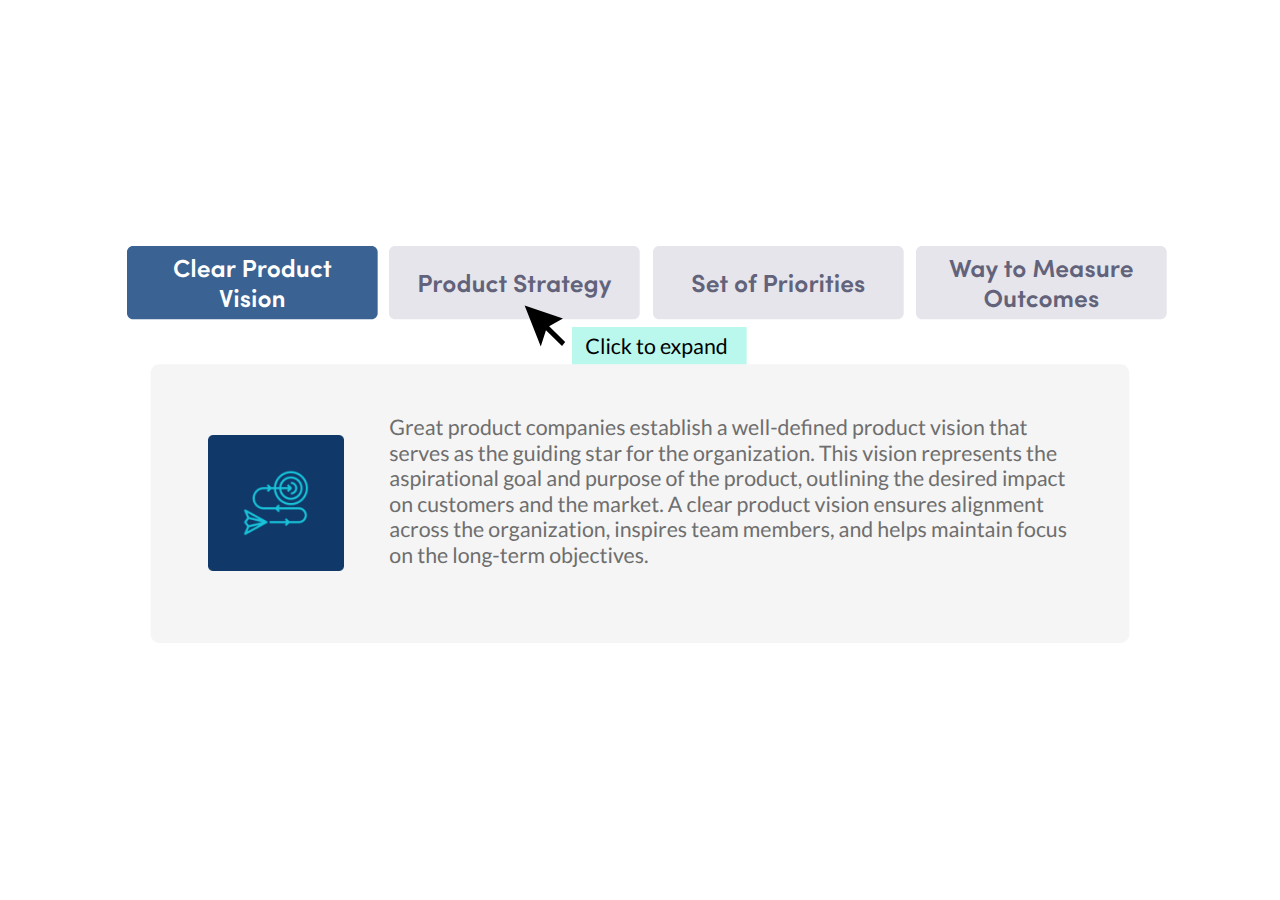
==== commit f391381c: "2" ====
--- a/index.html
+++ b/index.html
@@ -37,7 +37,7 @@
       aid: 'aid|a8fbaf31-cd82-4534-a00a-83a3256e9906',
       cid: 'dab844d8-6adb-4e68-939d-2ee58cb9d491',
       playerVersion: '3.76.30446.0',
-      publishTimestamp: '2023-07-26T14:11:00.1418175Z',
+      publishTimestamp: '2023-07-26T14:19:43.5651039Z',
       maxIosVideoElements: 10,
       connectionSettings: { message: 'You%20are%20offline.%20Trying%20to%20reconnect...', useDarkTheme: true, mode: 'disabled' },
 
--- a/html5/data/css/output.min.css
+++ b/html5/data/css/output.min.css
@@ -1,17 +1,17 @@
 @font-face {
-  font-family: 'Sofia Pro Charset1_ 6Tp37D39C1A';
+  font-family: 'Sofia Pro Charset1_ 6Vu034837A8';
   src: url('[data-uri]');
   font-style: normal;
   font-weight: normal;
 }
 @font-face {
-  font-family: 'Lato Charset1_ 5fLf2nJR72D8AE14';
+  font-family: 'Lato Charset1_ 6jYnFdeo6F8B0076';
   src: url('[data-uri]');
   font-style: normal;
   font-weight: normal;
 }
 @font-face {
-  font-family: 'LatoBold Charset1_ Bold67629163';
+  font-family: 'LatoBold Charset1_ Bold1EB27BD1';
   src: url('[data-uri]');
   font-style: normal;
   font-weight: normal;
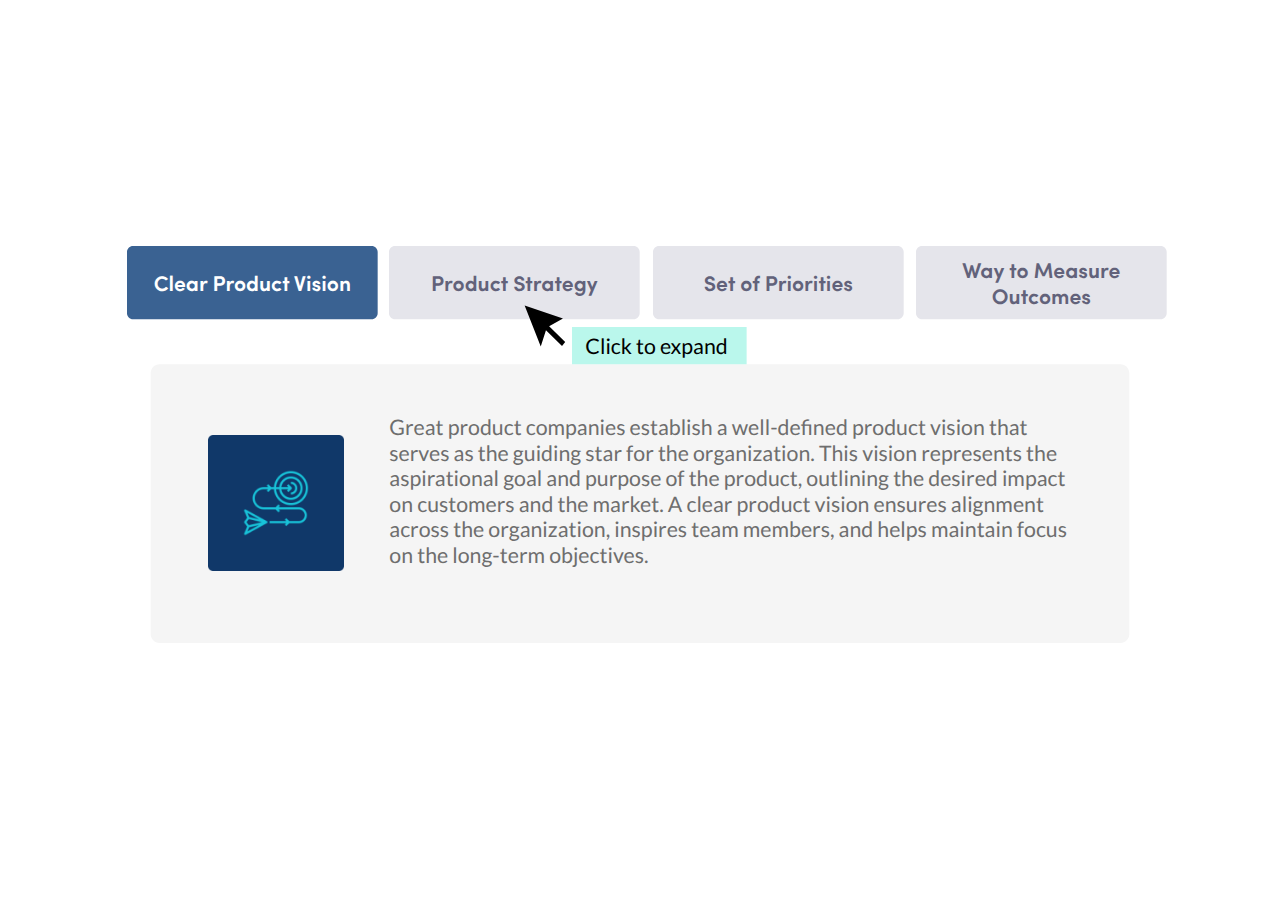
==== commit 36d3fb4c: "1" ====
--- a/index.html
+++ b/index.html
@@ -4,7 +4,7 @@
   <meta charset="utf-8">
   <!-- Created using Storyline 360 - http://www.articulate.com  -->
   <!-- version: 3.76.30446.0 -->
-  <title>CraftingaGameChangingStrategy</title>
+  <title>Crafting game changing</title>
   <meta http-equiv="x-ua-compatible" content="IE=edge"/>
   <meta name="viewport" content="width=device-width,initial-scale=1,user-scalable=no,shrink-to-fit=no,minimal-ui"/>
   <meta name="apple-mobile-web-app-capable" content="yes"/>
@@ -37,7 +37,7 @@
       aid: 'aid|a8fbaf31-cd82-4534-a00a-83a3256e9906',
       cid: 'dab844d8-6adb-4e68-939d-2ee58cb9d491',
       playerVersion: '3.76.30446.0',
-      publishTimestamp: '2023-07-26T14:19:43.5651039Z',
+      publishTimestamp: '2023-08-02T09:43:52.4864551Z',
       maxIosVideoElements: 10,
       connectionSettings: { message: 'You%20are%20offline.%20Trying%20to%20reconnect...', useDarkTheme: true, mode: 'disabled' },
 
@@ -131,7 +131,7 @@
   </script>
 
   <div class="mobile-load-title-overlay" style="display: none">
-    <div class="mobile-load-title">CraftingaGameChangingStrategy</div>
+    <div class="mobile-load-title">Crafting game changing</div>
   </div>
 
   <div class="mobile-chrome-warning"></div>
--- a/html5/data/css/output.min.css
+++ b/html5/data/css/output.min.css
@@ -1,17 +1,17 @@
 @font-face {
-  font-family: 'Sofia Pro Charset1_ 6Vu034837A8';
+  font-family: 'Sofia Pro Charset1_ 6VW02629B78';
   src: url('[data-uri]');
   font-style: normal;
   font-weight: normal;
 }
 @font-face {
-  font-family: 'Lato Charset1_ 6jYnFdeo6F8B0076';
+  font-family: 'Lato Charset1_ 5kkpxgMs164FDA0E';
   src: url('[data-uri]');
   font-style: normal;
   font-weight: normal;
 }
 @font-face {
-  font-family: 'LatoBold Charset1_ Bold1EB27BD1';
+  font-family: 'LatoBold Charset1_ Bold28D21DF1';
   src: url('[data-uri]');
   font-style: normal;
   font-weight: normal;
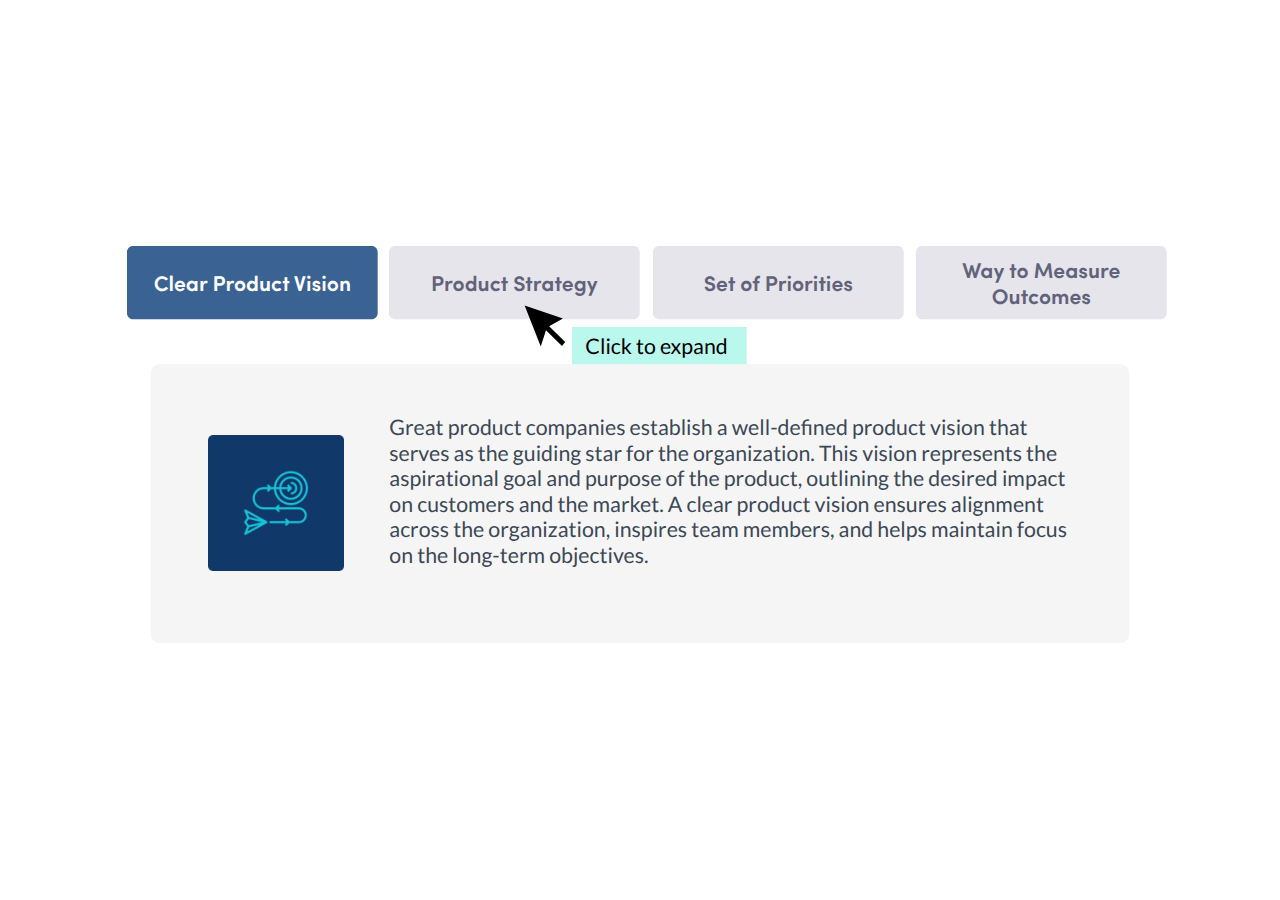
==== commit 3429daca: "1" ====
--- a/index.html
+++ b/index.html
@@ -3,8 +3,8 @@
 <head>
   <meta charset="utf-8">
   <!-- Created using Storyline 360 - http://www.articulate.com  -->
-  <!-- version: 3.76.30446.0 -->
-  <title>Crafting game changing</title>
+  <!-- version: 3.78.30747.0 -->
+  <title>priori1</title>
   <meta http-equiv="x-ua-compatible" content="IE=edge"/>
   <meta name="viewport" content="width=device-width,initial-scale=1,user-scalable=no,shrink-to-fit=no,minimal-ui"/>
   <meta name="apple-mobile-web-app-capable" content="yes"/>
@@ -28,7 +28,7 @@
       captureRc: false,
       browserSize: 'optimal',
       bgColor: '#FFFFFF',
-      features: 'AccessibleVideo,ConnectionMessages,DropIn1,FullScreenToggle,InsertSvgPicture,LayerPresentAsDialog,MultipleQuizTracking,PlayerSpeedControl,StreamingVideo,UpdatedThemeEditor,UseAudioElement,VideoTranscripts',
+      features: 'AccessibleVideo,BgAudioBlip,ConnectionMessages,DropIn1,DropIn2,DropIn3,FullScreenToggle,LayerPresentAsDialog,MultipleQuizTracking,PlayerSpeedControl,StreamingVideo,UpdatedThemeEditor,UseAudioElement,VideoSync',
       themeName: 'unified',
       preloaderColor: '#8C8C8C',
       suppressAnalytics: false,
@@ -36,8 +36,8 @@
       publishSource: 'storyline',
       aid: 'aid|a8fbaf31-cd82-4534-a00a-83a3256e9906',
       cid: 'dab844d8-6adb-4e68-939d-2ee58cb9d491',
-      playerVersion: '3.76.30446.0',
-      publishTimestamp: '2023-08-02T09:43:52.4864551Z',
+      playerVersion: '3.78.30747.0',
+      publishTimestamp: '2023-08-07T13:09:20.0713293Z',
       maxIosVideoElements: 10,
       connectionSettings: { message: 'You%20are%20offline.%20Trying%20to%20reconnect...', useDarkTheme: true, mode: 'disabled' },
 
@@ -131,7 +131,7 @@
   </script>
 
   <div class="mobile-load-title-overlay" style="display: none">
-    <div class="mobile-load-title">Crafting game changing</div>
+    <div class="mobile-load-title">priori1</div>
   </div>
 
   <div class="mobile-chrome-warning"></div>
@@ -342,7 +342,7 @@
     function assetFailed(url) {
       if (!useConnectionMessages) { return; }
       if (!DS.connection.assets[url]) {
-        if (/\.js$/.test(url)) {
+        if (/\.js$/.test(url) && url.indexOf('transcripts') === -1) {
           setTimeout(function() {
             if (DS.connection.lastSlideLoaded != null) {
               DS.connection.lastSlideLoaded();
--- a/html5/data/css/output.min.css
+++ b/html5/data/css/output.min.css
@@ -1,17 +1,17 @@
 @font-face {
-  font-family: 'Sofia Pro Charset1_ 6VW02629B78';
+  font-family: 'Sofia Pro Charset1_ 6dc2675EF23';
   src: url('[data-uri]');
   font-style: normal;
   font-weight: normal;
 }
 @font-face {
-  font-family: 'Lato Charset1_ 5kkpxgMs164FDA0E';
+  font-family: 'Lato Charset1_ 6658rI1a3FCB4AAD';
   src: url('[data-uri]');
   font-style: normal;
   font-weight: normal;
 }
 @font-face {
-  font-family: 'LatoBold Charset1_ Bold28D21DF1';
+  font-family: 'LatoBold Charset1_ Bold058CA467';
   src: url('[data-uri]');
   font-style: normal;
   font-weight: normal;
